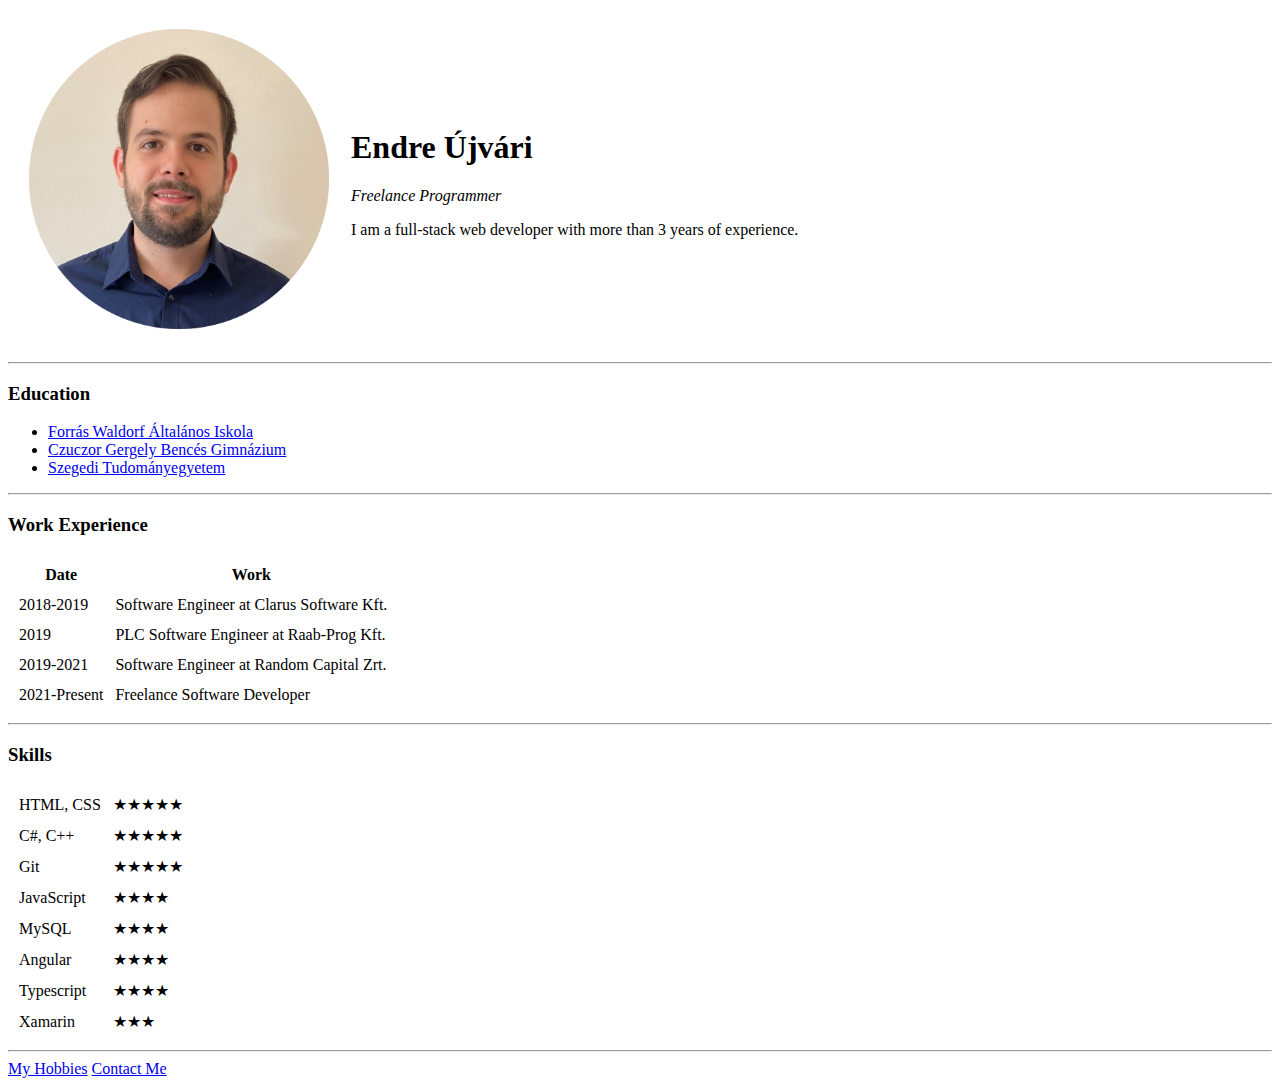
==== index.html @ 56cfc625 "Added initial CV website files" ====
<!DOCTYPE html>
<html lang="en" dir="ltr">

<head>
  <meta charset="utf-8">
  <title>Endre's Personal Site</title>
</head>

<body>
  <table cellspacing="20px">
    <tr>
      <td>
        <img src="images/ue.png" alt="Endre Újvári's profile picture" height="300px">
      </td>
      <td>
        <h1>Endre Újvári</h1>
        <p><em>Freelance Programmer</em></p>
        <p>I am a full-stack web developer with more than 3 years of experience.</p>
      </td>
    </tr>
  </table>
  <hr>
  <h3>Education</h3>
  <ul>
    <li><a href="http://forraswaldorf.hu/">Forrás Waldorf Általános Iskola</a></li>
    <li><a href="https://czuczor.hu/">Czuczor Gergely Bencés Gimnázium</a></li>
    <li><a href="https://u-szeged.hu/">Szegedi Tudományegyetem</a></li>
  </ul>
  <hr>
  <h3>Work Experience</h3>
  <table cellspacing="10px">
    <thead>
      <tr>
        <th>Date</th>
        <th>Work</th>
      </tr>
    </thead>
    <tbody>
      <tr>
        <td>2018-2019</td>
        <td>Software Engineer at Clarus Software Kft.</td>
      </tr>
      <tr>
        <td>2019</td>
        <td>PLC Software Engineer at Raab-Prog Kft.</td>
      </tr>
      <tr>
        <td>2019-2021</td>
        <td>Software Engineer at Random Capital Zrt.</td>
      </tr>
      <tr>
        <td>2021-Present</td>
        <td>Freelance Software Developer</td>
      </tr>
    </tbody>
  </table>
  <hr>
  <h3>Skills</h3>
  <table cellspacing="10px">
    <tr>
      <td>HTML, CSS</td>
      <td>★★★★★</td>
    </tr>
    <tr>
      <td>C#, C++</td>
      <td>★★★★★</td>
    </tr>
    <tr>
      <td>Git</td>
      <td>★★★★★</td>
    </tr>
    <tr>
      <td>JavaScript</td>
      <td>★★★★</td>
    </tr>
    <tr>
      <td>MySQL</td>
      <td>★★★★</td>
    </tr>
    <tr>
      <td>Angular</td>
      <td>★★★★</td>
    </tr>
    <tr>
      <td>Typescript</td>
      <td>★★★★</td>
    </tr>
    <tr>
      <td>Xamarin</td>
      <td>★★★</td>
    </tr>
  </table>
  <hr>
  <a href="hobbies.html">My Hobbies</a>
  <a href="contact.html">Contact Me</a>
</body>

</html>
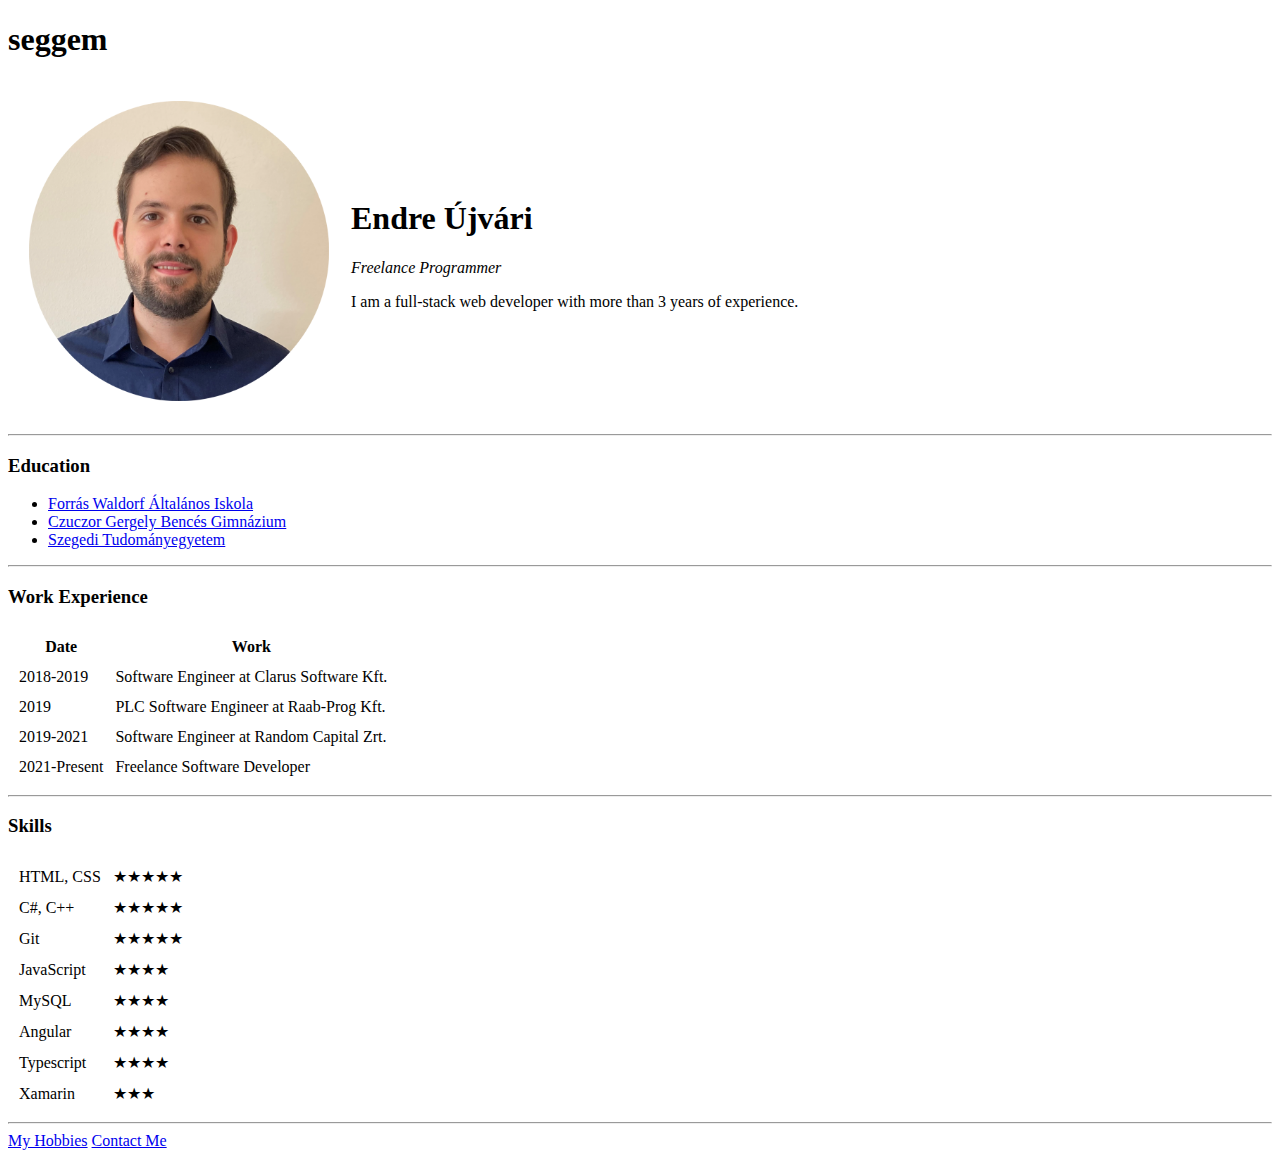
==== commit 37d01f20: "Update index.html" ====
--- a/index.html
+++ b/index.html
@@ -7,6 +7,7 @@
 </head>
 
 <body>
+  <h1>seggem</h1>
   <table cellspacing="20px">
     <tr>
       <td>
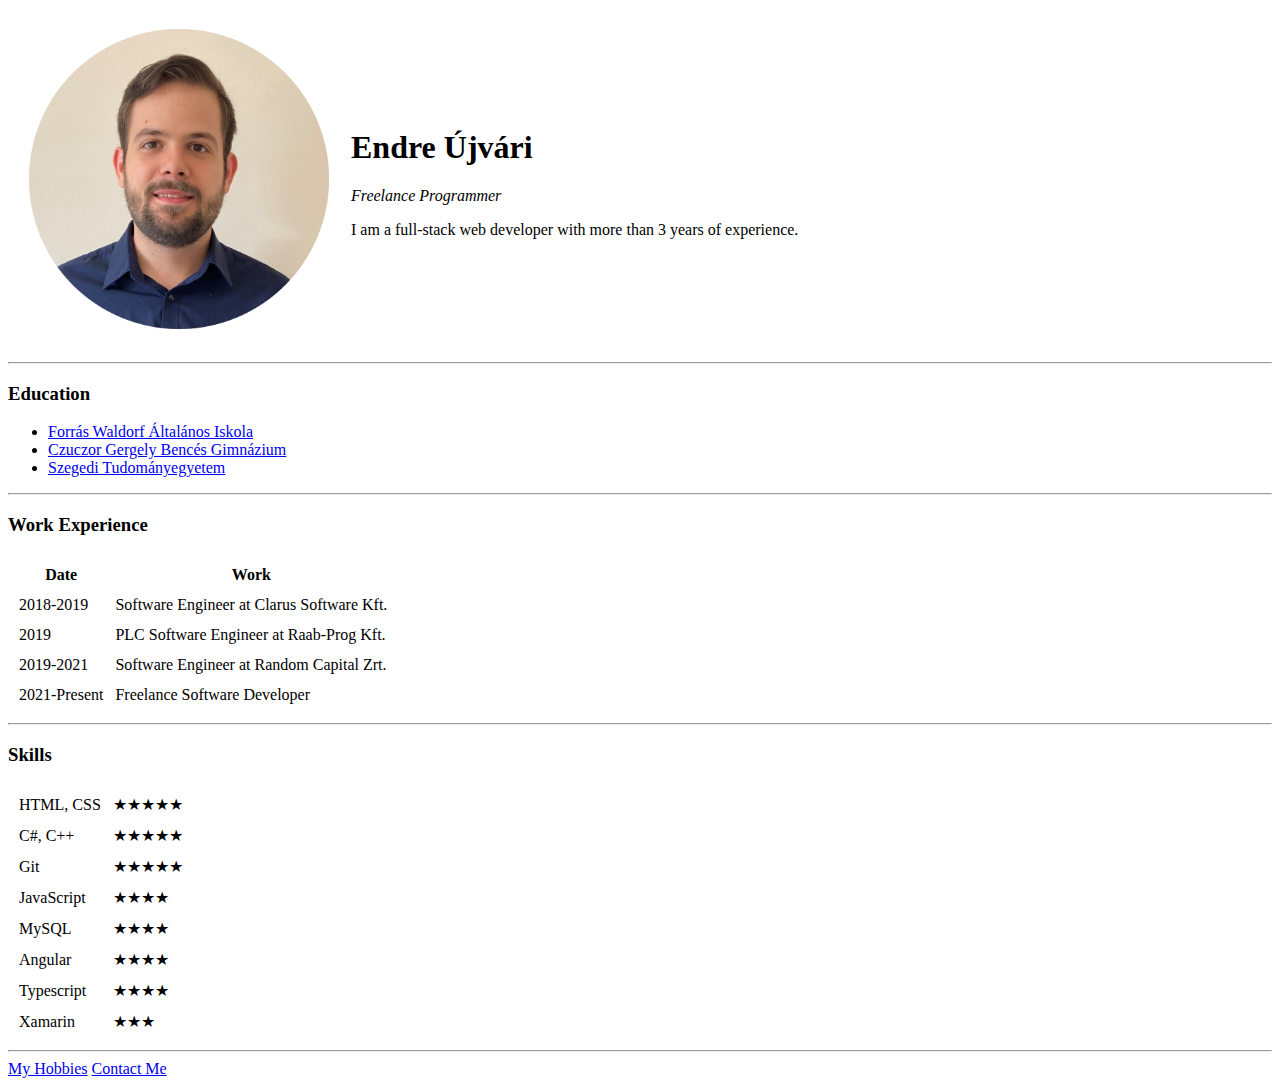
==== commit 94f08ef7: "Trágár szövegek törlése" ====
--- a/index.html
+++ b/index.html
@@ -7,7 +7,6 @@
 </head>
 
 <body>
-  <h1>seggem</h1>
   <table cellspacing="20px">
     <tr>
       <td>
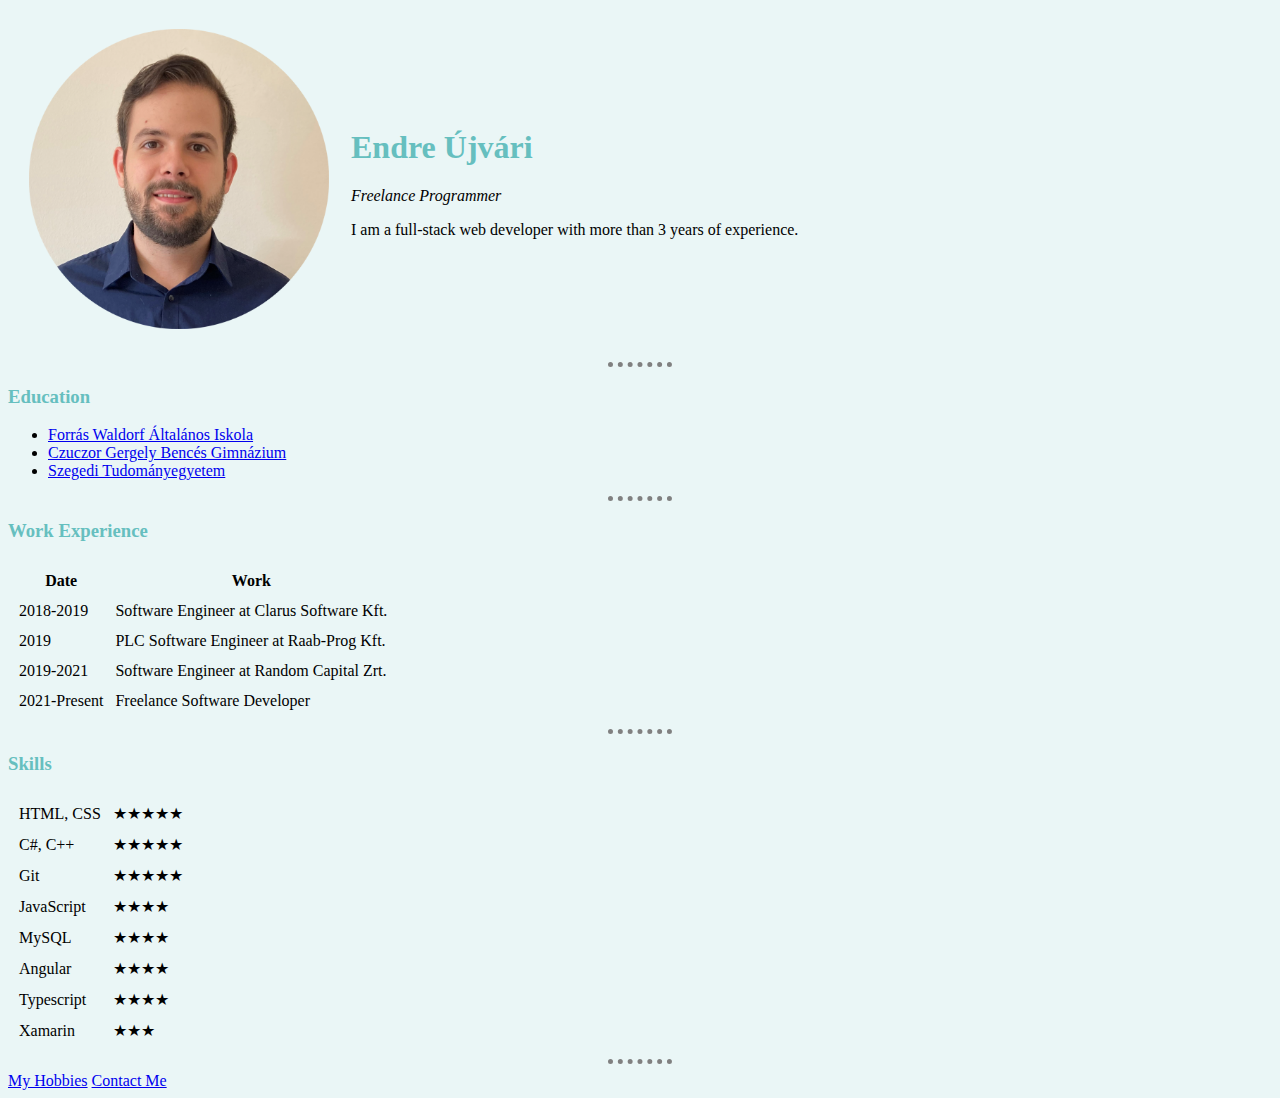
==== commit dc7f493f: "Az első rész, CSS alapokig bezárólag" ====
--- a/index.html
+++ b/index.html
@@ -4,6 +4,7 @@
 <head>
   <meta charset="utf-8">
   <title>Endre's Personal Site</title>
+  <link rel="stylesheet" href="css/styles.css">
 </head>
 
 <body>
--- a/css/styles.css
+++ b/css/styles.css
@@ -0,0 +1,14 @@
+body {
+  background-color: #EAF6F6;
+}
+
+h1, h3 {
+  color: #66BFBF;
+}
+
+hr {
+  color: grey;
+  border-style: dotted none none;
+  border-width: 5px;
+  width: 5%;
+}
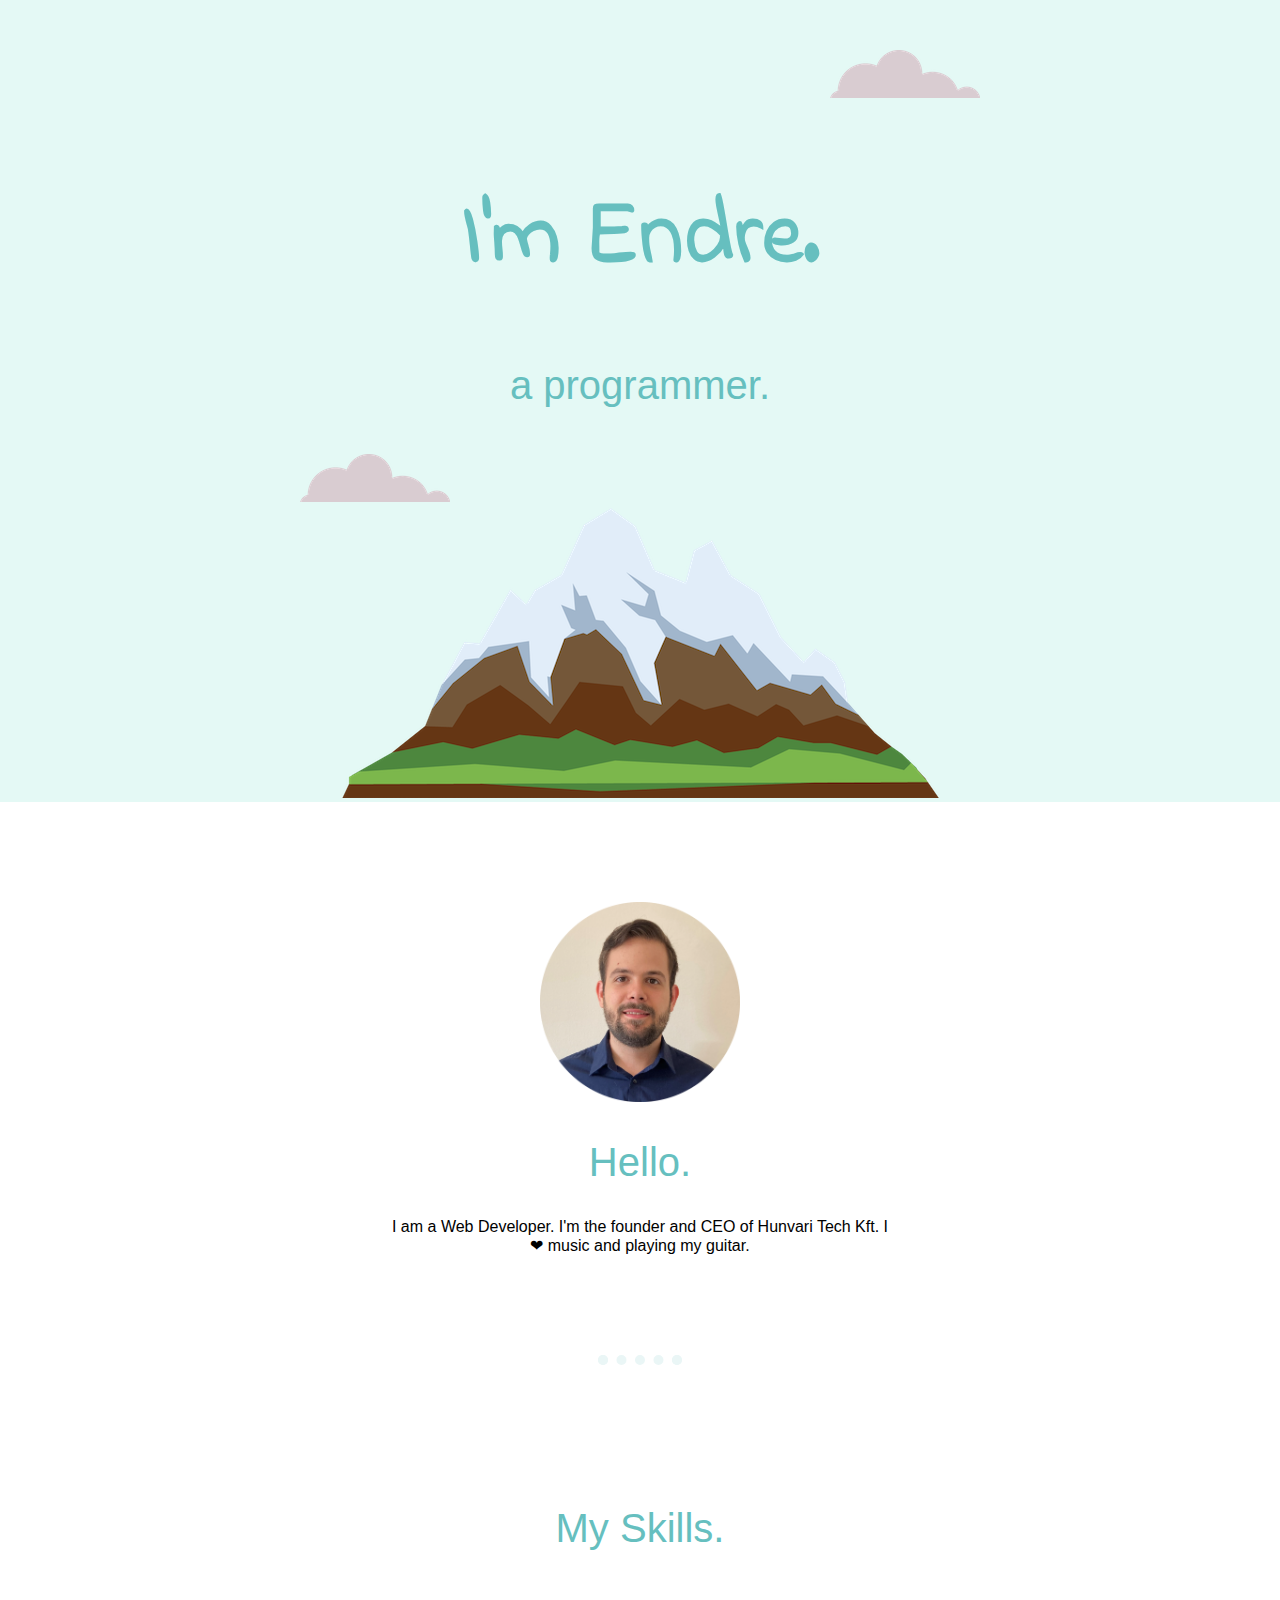
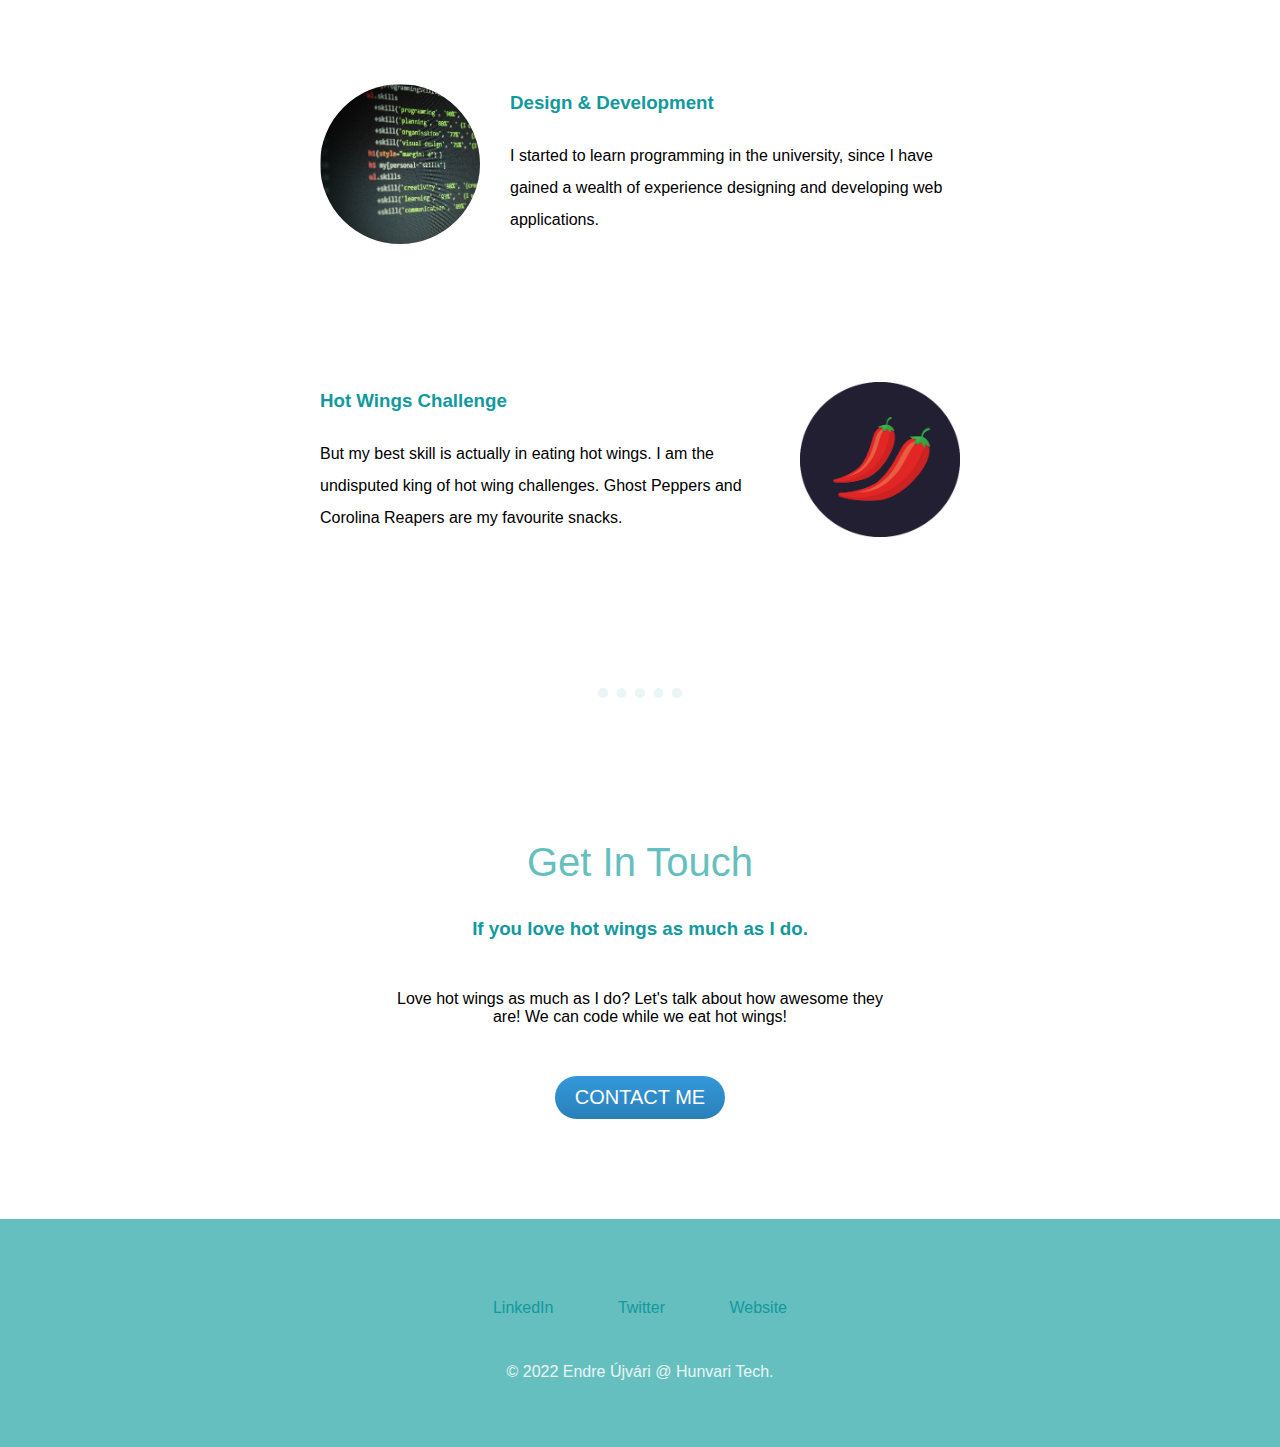
==== commit 63d62778: "new implementation" ====
--- a/index.html
+++ b/index.html
@@ -3,97 +3,62 @@
 
 <head>
   <meta charset="utf-8">
-  <title>Endre's Personal Site</title>
+  <title>Endre Újvári</title>
   <link rel="stylesheet" href="css/styles.css">
+  <link rel="icon" href="favicon.ico">
+  <link rel="preconnect" href="https://fonts.googleapis.com">
+  <link rel="preconnect" href="https://fonts.gstatic.com" crossorigin>
+  <link href="https://fonts.googleapis.com/css2?family=Barlow+Condensed+Rubik&family=Indie+Flower&display=swap" rel="stylesheet">
+
 </head>
 
 <body>
-  <table cellspacing="20px">
-    <tr>
-      <td>
-        <img src="images/ue.png" alt="Endre Újvári's profile picture" height="300px">
-      </td>
-      <td>
-        <h1>Endre Újvári</h1>
-        <p><em>Freelance Programmer</em></p>
-        <p>I am a full-stack web developer with more than 3 years of experience.</p>
-      </td>
-    </tr>
-  </table>
-  <hr>
-  <h3>Education</h3>
-  <ul>
-    <li><a href="http://forraswaldorf.hu/">Forrás Waldorf Általános Iskola</a></li>
-    <li><a href="https://czuczor.hu/">Czuczor Gergely Bencés Gimnázium</a></li>
-    <li><a href="https://u-szeged.hu/">Szegedi Tudományegyetem</a></li>
-  </ul>
-  <hr>
-  <h3>Work Experience</h3>
-  <table cellspacing="10px">
-    <thead>
-      <tr>
-        <th>Date</th>
-        <th>Work</th>
-      </tr>
-    </thead>
-    <tbody>
-      <tr>
-        <td>2018-2019</td>
-        <td>Software Engineer at Clarus Software Kft.</td>
-      </tr>
-      <tr>
-        <td>2019</td>
-        <td>PLC Software Engineer at Raab-Prog Kft.</td>
-      </tr>
-      <tr>
-        <td>2019-2021</td>
-        <td>Software Engineer at Random Capital Zrt.</td>
-      </tr>
-      <tr>
-        <td>2021-Present</td>
-        <td>Freelance Software Developer</td>
-      </tr>
-    </tbody>
-  </table>
-  <hr>
-  <h3>Skills</h3>
-  <table cellspacing="10px">
-    <tr>
-      <td>HTML, CSS</td>
-      <td>★★★★★</td>
-    </tr>
-    <tr>
-      <td>C#, C++</td>
-      <td>★★★★★</td>
-    </tr>
-    <tr>
-      <td>Git</td>
-      <td>★★★★★</td>
-    </tr>
-    <tr>
-      <td>JavaScript</td>
-      <td>★★★★</td>
-    </tr>
-    <tr>
-      <td>MySQL</td>
-      <td>★★★★</td>
-    </tr>
-    <tr>
-      <td>Angular</td>
-      <td>★★★★</td>
-    </tr>
-    <tr>
-      <td>Typescript</td>
-      <td>★★★★</td>
-    </tr>
-    <tr>
-      <td>Xamarin</td>
-      <td>★★★</td>
-    </tr>
-  </table>
-  <hr>
-  <a href="hobbies.html">My Hobbies</a>
-  <a href="contact.html">Contact Me</a>
+  <!-- Top Container -->
+  <div class="top-container">
+    <img class="top-cloud" src="images/cloud.png" alt="cloud-img">
+    <h1>I'm Endre.</h1>
+    <h2>a programmer.</h2>
+    <img class="bottom-cloud" src="images/cloud.png" alt="cloud-img">
+    <img src="images/mountain.png" alt="mountain-img">
+  </div>
+  <!-- Other content -->
+  <div class="middle-container">
+    <div class="profile">
+      <img src="images/ue.png" alt="profile-img" style="height: 200px;">
+      <h2>Hello.</h2>
+      <p>I am a Web Developer. I'm the founder and CEO of Hunvari Tech Kft. I ❤ music and playing my guitar.</p>
+    </div>
+    <hr>
+    <div class="skills">
+      <h2>My Skills.</h2>
+      <div class="skill-row">
+        <img class="code-img" src="images/skills.jpg" alt="skills-img" style="border-radius: 100%;">
+        <h3>Design & Development</h3>
+        <p>I started to learn programming in the university, since I have gained a wealth of experience designing and developing web applications.</p>
+      </div>
+      <div class="skill-row">
+        <img class="chilli-img" src="images/chillies.png" alt="chilly-img">
+        <h3 style="clear: left;">Hot Wings Challenge</h3>
+        <p>But my best skill is actually in eating hot wings. I am the undisputed king of hot wing challenges. Ghost Peppers and Corolina Reapers are my favourite snacks.</p>
+      </div>
+    </div>
+    <hr>
+    <div class="contact-me">
+      <h2>Get In Touch</h2>
+      <h3>If you love hot wings as much as I do.</h3>
+      <p class="contact-me-paragraph">Love hot wings as much as I do? Let's talk about how awesome they are! We can code while we eat hot wings!</p>
+      <a class="btn" href="mailto:ujvendike@gmail.com">CONTACT ME</a>
+    </div>
+  </div>
+
+
+  <div class="bottom-container">
+    <a class="footer-link" href="https://www.linkedin.com/in/endreujvari/">LinkedIn</a>
+    <a class="footer-link" href="https://twitter.com/">Twitter</a>
+    <a class="footer-link" href="https://www.appbrewery.co/">Website</a>
+    <p class="bottom-container-paragraph">© 2022 Endre Újvári @ Hunvari Tech.</p>
+  </div>
+
 </body>
 
 </html>
--- a/css/styles.css
+++ b/css/styles.css
@@ -1,14 +1,138 @@
-body {
-  background-color: #EAF6F6;
+a {
+  color: #11999E;
+  display: inline-block;
+  padding: 30px;
+  text-decoration: none;
 }
 
-h1, h3 {
+body {
+  margin: 0;
+  text-align: center;
+  font-family: 'Rubik', sans-serif;
+}
+
+h1 {
   color: #66BFBF;
+  font-family: 'Indie Flower', cursive;
+  font-size: 90px;
+  line-height: 200%;
+  margin: 50px auto 0 auto;
+}
+
+h2 {
+  color: #66BFBF;
+  font-size: 2.5rem;
+  font-weight: normal;
+}
+
+h3 {
+  color: #11999E;
+  margin-top: 0;
 }
 
 hr {
-  color: grey;
-  border-style: dotted none none;
-  border-width: 5px;
+  border: solid 10px;
+  border-bottom: 0;
+  border-style: dotted;
+  color: #EAF6F6;
   width: 5%;
 }
+
+p {
+  font-family: 'Barlow Condensed', sans-serif;
+}
+
+.bottom-cloud {
+  position: absolute;
+  left: 300px;
+  bottom: 300px;
+}
+
+.bottom-container {
+  background-color: #66BFBF;
+  padding: 50px;
+}
+
+.bottom-container-paragraph {
+  color: #EAF6F6;
+}
+
+.btn {
+  background: #3498db;
+  background-image: -webkit-linear-gradient(top, #3498db, #2980b9);
+  background-image: -moz-linear-gradient(top, #3498db, #2980b9);
+  background-image: -ms-linear-gradient(top, #3498db, #2980b9);
+  background-image: -o-linear-gradient(top, #3498db, #2980b9);
+  background-image: linear-gradient(to bottom, #3498db, #2980b9);
+  -webkit-border-radius: 28;
+  -moz-border-radius: 28;
+  border-radius: 28px;
+  font-family: Arial;
+  color: #ffffff;
+  font-size: 20px;
+  padding: 10px 20px 10px 20px;
+  text-decoration: none;
+}
+
+.btn:hover {
+  background: #3cb0fd;
+  background-image: -webkit-linear-gradient(top, #3cb0fd, #3498db);
+  background-image: -moz-linear-gradient(top, #3cb0fd, #3498db);
+  background-image: -ms-linear-gradient(top, #3cb0fd, #3498db);
+  background-image: -o-linear-gradient(top, #3cb0fd, #3498db);
+  background-image: linear-gradient(to bottom, #3cb0fd, #3498db);
+  text-decoration: none;
+}
+
+.chilli-img {
+
+  float: right;
+  margin: 0 0 0 30px;
+  width: 25%;
+}
+
+.code-img {
+  display: block;
+  float: left;
+  margin: 0 30px 0 0;
+  width: 25%;
+}
+
+.contact-me {
+  display: inline-block;
+  margin: 100px auto;
+  width: 40%;
+}
+
+.contact-me-paragraph {
+  margin: 50px auto;
+}
+
+.profile {
+  margin: 100px auto;
+  width: 40%;
+}
+
+.top-cloud {
+  position: absolute;
+  right: 300px;
+  top: 50px;
+}
+
+.top-container {
+  background-color: #E4F9F5;
+  position: relative;
+  padding-top: 100px;
+}
+
+.skills {
+  padding: 100px 0;
+}
+
+.skill-row {
+  display: inline-block;
+  line-height: 2;
+  margin: 100px auto 30px auto;
+  text-align: left;
+  width: 50%;
+}
